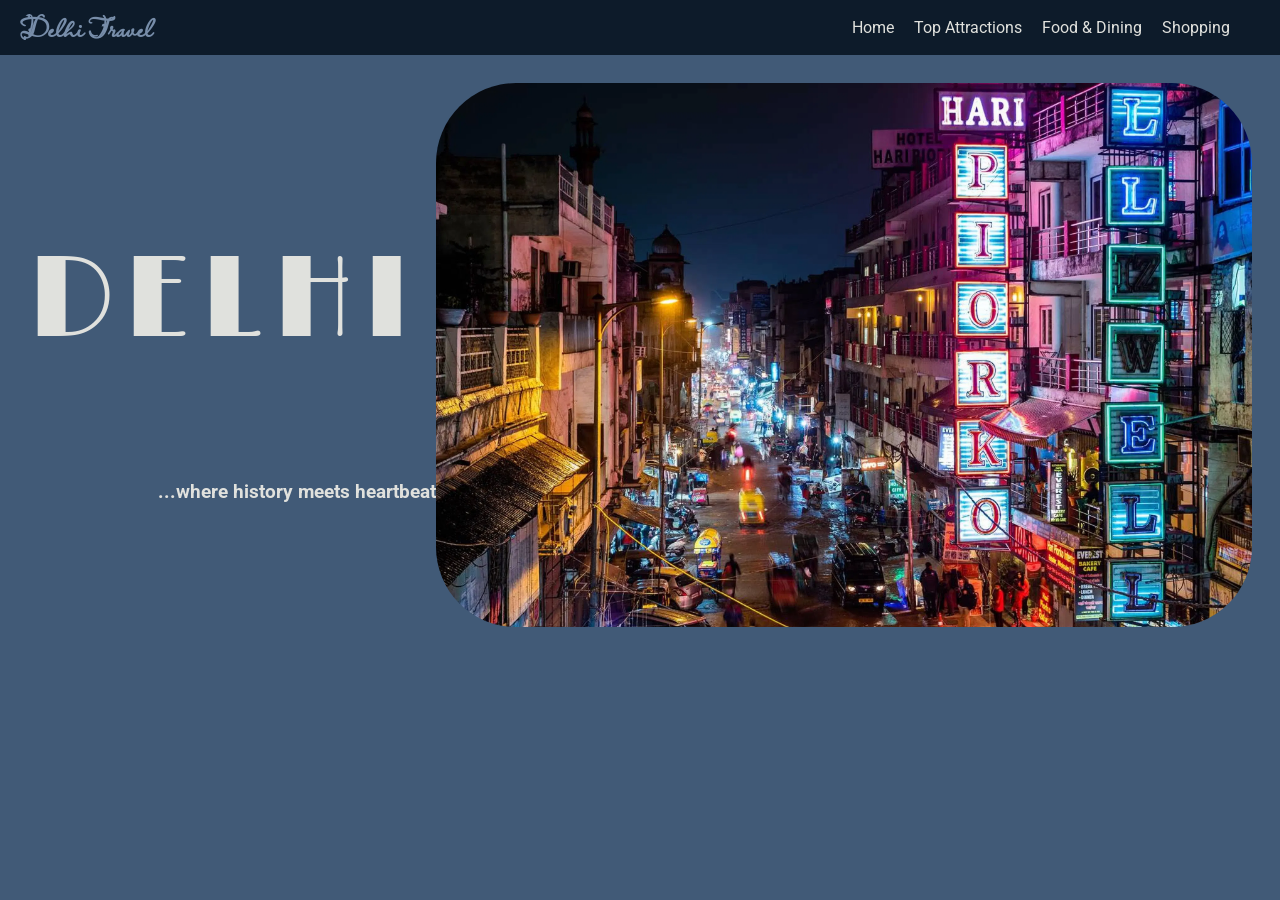
==== index.html @ b4ad3bb0 "navigation" ====
<!DOCTYPE html>
<html lang="en">
<head>
    <meta charset="UTF-8">
    <meta name="viewport" content="width=device-width, initial-scale=1.0">
    <link rel="stylesheet" href="css/header.css">
    <link rel="stylesheet" href="css/nav.css">
    <link rel="stylesheet" href="css/general.css">
    <link rel="stylesheet" href="css/home.css">
    <link rel="preconnect" href="https://fonts.googleapis.com">
    <link rel="preconnect" href="https://fonts.gstatic.com" crossorigin>
    <link href="https://fonts.googleapis.com/css2?family=Lavishly+Yours&family=Limelight&family=Roboto:ital,wght@0,100..900;1,100..900&display=swap" rel="stylesheet">
    <title>All About Delhi</title>
</head>
<body>
    <nav class = "header">
        <p>Delhi Travel</p>
        <ul class = "nav">
            <li><a href="#home">Home</a></li>
            <li><a href="#attractions">Top Attractions</a></li>
            <li><a href="#food">Food & Dining</a></li>
            <li><a href="#shopping">Shopping</a></li>
        </ul>
    </nav>
    <main>
        <section class = "delhi-photo-title-grid">  
            <div class = "title-grid">
                <div class="delhi-title">
                    <h1>DELHI</h1>
                </div>
                <div class="delhi-subtitle">
                    <h3>...where history meets heartbeat</h3>
                </div>
            </div>
            <div class = "delhi-photo">
                <img src="assets/delhi-photo.jpg" alt="Delhi Photo">
            </div>
        </section>
    </main>

</body>
</html>
---- css/nav.css ----
.header{
    height: 55px;
    display: flex;
    flex-direction: row;
    justify-content: space-between;
    position:fixed;
    top: 0px;
    left: 0px;
    right: 0px;
    background-color:#0d1b2a;
    z-index: 100;
    color: #778da9;
    padding: 0px 40px 0px 20px;
}
.header p{
    font-family: 'Lavishly Yours', cursive;
    font-size: 30px;
    font-weight: 700;
}
.logo{
    height: 100px;
    align-self: center;
}
.header , .nav{
    display: flex;
    flex-direction: row;
    justify-content: space-between;
    align-items: center;
}
.nav li{
    padding: 10px;
    list-style: none;
}
.nav a{
    text-decoration: none;
    color: #e0e1dd;
}
.nav a:hover{
    text-decoration: underline;
    text-underline-offset: 5px;
}
---- css/general.css ----
*{
    padding: 0px;
    font-family: roboto , arial;
}
body{
    padding-top:55px ;
    background-color: #415a77;
}
---- css/home.css ----
.delhi-photo-title-grid{
    display:grid;
    grid-template-columns: 1fr 2fr ;
    align-items: center;
    padding: 20px;
}
.delhi-photo img {
    width: 100%;
    height: 100%;
    object-fit: cover; 
    display: block;
    border-radius: 80px;
}
.title-grid{
    display: grid;
    grid-template-rows: 3fr 1fr;
}
.delhi-title h1{
    font-size: 7em;
    letter-spacing: 0.1em;
    font-weight: 100;
    color: #e0e1dd;
    font-family:  'limelight' , cursive;
}
.delhi-subtitle{
    font-size: 16px;
    color: #e0e1dd;
    text-align: right;
}
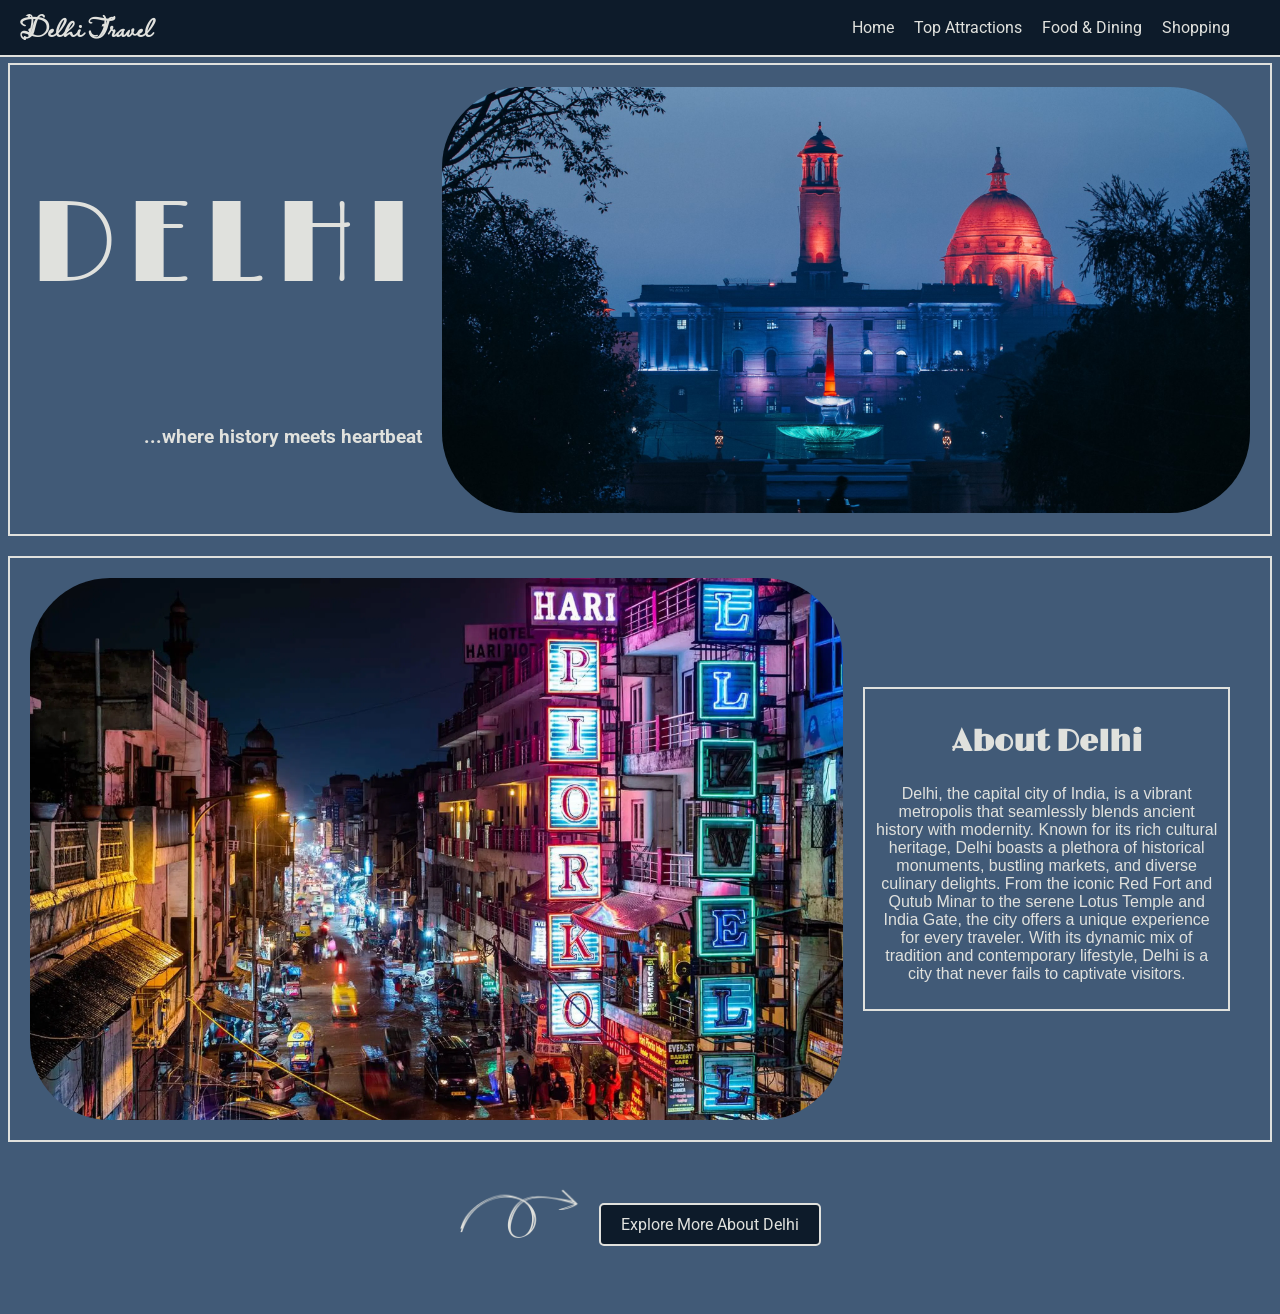
==== commit 14664e34: "put in all the basic structure" ====
--- a/index.html
+++ b/index.html
@@ -14,9 +14,9 @@
 </head>
 <body>
     <nav class = "header">
-        <p>Delhi Travel</p>
+        <a href="index.html" class="logo">Delhi Travel</a>
         <ul class = "nav">
-            <li><a href="#home">Home</a></li>
+            <li><a href="#index.html">Home</a></li>
             <li><a href="#attractions">Top Attractions</a></li>
             <li><a href="#food">Food & Dining</a></li>
             <li><a href="#shopping">Shopping</a></li>
@@ -33,10 +33,32 @@
                 </div>
             </div>
             <div class = "delhi-photo">
+                <img src="assets/delhi-photo-2.jpg" alt="Delhi Photo">
+            </div>
+        </section>
+
+        <section class = "about-delhi">
+            <div class="delhi-photo">
                 <img src="assets/delhi-photo.jpg" alt="Delhi Photo">
+            </div>
+            <div class="about-text">
+                <div class = "about-delhi-heading">
+                    <h2>About Delhi</h2>
+                </div>
+                <div class = "introduction">
+                    <p>Delhi, the capital city of India, is a vibrant metropolis that seamlessly blends ancient history with modernity. Known for its rich cultural heritage, Delhi boasts a plethora of historical monuments, bustling markets, and diverse culinary delights. From the iconic Red Fort and Qutub Minar to the serene Lotus Temple and India Gate, the city offers a unique experience for every traveler. With its dynamic mix of tradition and contemporary lifestyle, Delhi is a city that never fails to captivate visitors.</p>
+                </div>
+                
+            </div>
+        </section>
+        <section class="next-button">
+            <div>
+                <img src="assets/arrow.png" alt="Arrow" class="arrow">
+            </div>
+            <div>
+                <button onclick="location.href='places.html'">Explore More About Delhi</button>
             </div>
         </section>
     </main>
-
 </body>
 </html>
--- a/css/nav.css
+++ b/css/nav.css
@@ -11,16 +11,16 @@
     z-index: 100;
     color: #778da9;
     padding: 0px 40px 0px 20px;
+    border-bottom: solid 2px #e0e1dd;
 }
-.header p{
+.logo{
     font-family: 'Lavishly Yours', cursive;
     font-size: 30px;
     font-weight: 700;
+    color: #e0e1dd;
+    text-decoration: none;
 }
-.logo{
-    height: 100px;
-    align-self: center;
-}
+
 .header , .nav{
     display: flex;
     flex-direction: row;
--- a/css/home.css
+++ b/css/home.css
@@ -3,6 +3,7 @@
     grid-template-columns: 1fr 2fr ;
     align-items: center;
     padding: 20px;
+    border: solid 2px #e0e1dd;
 }
 .delhi-photo img {
     width: 100%;
@@ -14,6 +15,7 @@
 .title-grid{
     display: grid;
     grid-template-rows: 3fr 1fr;
+    padding-right: 20px;
 }
 .delhi-title h1{
     font-size: 7em;
@@ -26,4 +28,52 @@
     font-size: 16px;
     color: #e0e1dd;
     text-align: right;
+}
+.about-delhi{
+    display:grid;
+    grid-template-columns: 2fr 1fr ;
+    align-items: center;
+    padding: 20px;
+    border: solid 2px #e0e1dd;
+    margin-top: 20px;
+}
+.about-text{
+    border: solid 2px #e0e1dd;
+    padding: 10px;
+    margin: 20px;
+}
+.about-text p{
+    font-size: 16px;
+    color: #e0e1dd;
+    text-align: center;
+    font-family: 'ultra', sans-serif;
+}
+.about-text h2{
+    font-size: 30px;
+    color: #e0e1dd;
+    text-align: center;
+    font-family: 'limelight', cursive;
+
+}
+.next-button{
+    display: flex;
+    align-items: center;
+    justify-content: center;
+    padding: 20px;
+}
+.next-button button{
+    background-color: #0d1b2a;
+    color: #e0e1dd;
+    border: 2px solid #e0e1dd;
+    padding: 10px 20px;
+    font-size: 16px;
+    cursor: pointer;
+    border-radius: 5px;
+    transition: background-color 0.3s, color 0.3s;
+
+}
+.arrow{
+    width: 120px;
+    height: auto;
+    margin-right: 20px;
 }
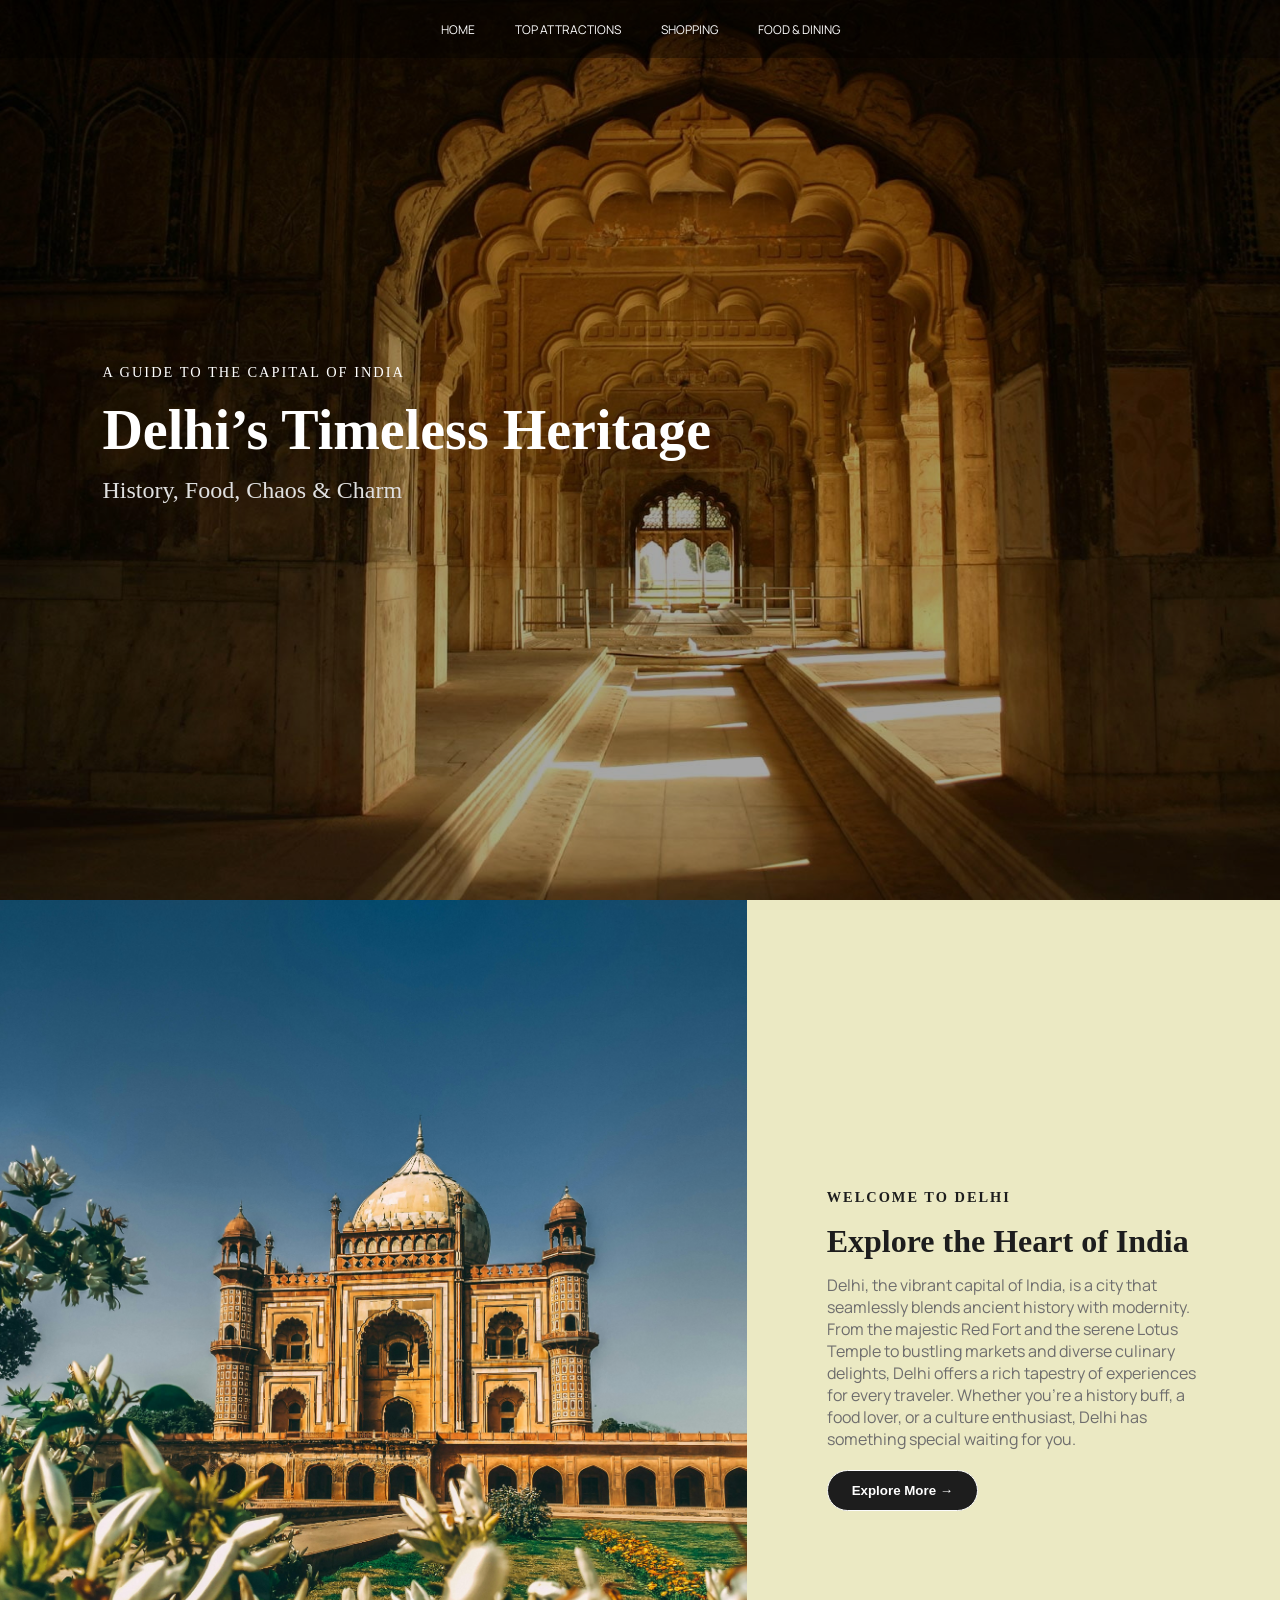
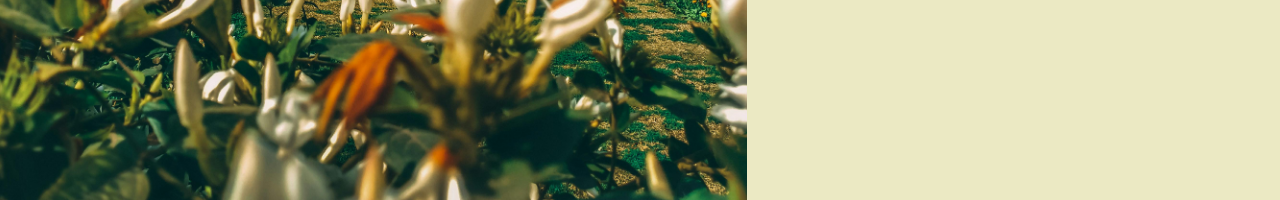
==== commit c8d57baf: "put the files of 2.0 outside" ====
--- a/index.html
+++ b/index.html
@@ -3,62 +3,43 @@
 <head>
     <meta charset="UTF-8">
     <meta name="viewport" content="width=device-width, initial-scale=1.0">
-    <link rel="stylesheet" href="css/header.css">
-    <link rel="stylesheet" href="css/nav.css">
-    <link rel="stylesheet" href="css/general.css">
-    <link rel="stylesheet" href="css/home.css">
+    <link rel="stylesheet" href="style/nav.css">
+    <link rel="stylesheet" href="style/general.css">
+    <link rel="stylesheet" href="style/main.css">
     <link rel="preconnect" href="https://fonts.googleapis.com">
     <link rel="preconnect" href="https://fonts.gstatic.com" crossorigin>
-    <link href="https://fonts.googleapis.com/css2?family=Lavishly+Yours&family=Limelight&family=Roboto:ital,wght@0,100..900;1,100..900&display=swap" rel="stylesheet">
-    <title>All About Delhi</title>
+    <link href="https://fonts.googleapis.com/css2?family=Manrope:wght@200..800&family=Noto+Serif:ital,wght@0,100..900;1,100..900&family=Roboto:ital,wght@0,100..900;1,100..900&display=swap" rel="stylesheet">
+    <title>Delhi Travel</title>
 </head>
 <body>
-    <nav class = "header">
-        <a href="index.html" class="logo">Delhi Travel</a>
-        <ul class = "nav">
-            <li><a href="#index.html">Home</a></li>
-            <li><a href="#attractions">Top Attractions</a></li>
-            <li><a href="#food">Food & Dining</a></li>
-            <li><a href="#shopping">Shopping</a></li>
+    <nav class="nav">
+        <ul class ="nav-list">
+            <li><a href="index.html">HOME</a></li>
+            <li><a href="#home">TOP ATTRACTIONS</a></li>
+            <li><a href="#home">SHOPPING</a></li>
+            <li><a href="#home">FOOD & DINING</a></li>
         </ul>
     </nav>
     <main>
-        <section class = "delhi-photo-title-grid">  
-            <div class = "title-grid">
-                <div class="delhi-title">
-                    <h1>DELHI</h1>
-                </div>
-                <div class="delhi-subtitle">
-                    <h3>...where history meets heartbeat</h3>
-                </div>
+        <section class="title-image">
+            <div class="title-content">
+                <p class="subheading">A GUIDE TO THE CAPITAL OF INDIA</p>
+                <h1 class="main-heading">Delhi’s Timeless Heritage</h1>
+                <h2 class="second-sub-heading">History, Food, Chaos & Charm</h2>
             </div>
-            <div class = "delhi-photo">
-                <img src="assets/delhi-photo-2.jpg" alt="Delhi Photo">
+        </section>
+        <section class="introduction">
+            <div class="intro-image"></div>
+            <div class="introduction-text">
+                <h3 class="subheading">WELCOME TO DELHI</h3>
+                <h1 class="main-heading">Explore the Heart of India</h1>
+                <p class="description">Delhi, the vibrant capital of India, is a city that seamlessly blends ancient history with modernity. From the majestic Red Fort and the serene Lotus Temple to bustling markets and diverse culinary delights, Delhi offers a rich tapestry of experiences for every traveler. Whether you're a history buff, a food lover, or a culture enthusiast, Delhi has something special waiting for you.</p>
+            <div class="more-button">
+                <button class="explore-button"><a href="places.html">Explore More &#8594;</a></button>
+            </div>
             </div>
         </section>
 
-        <section class = "about-delhi">
-            <div class="delhi-photo">
-                <img src="assets/delhi-photo.jpg" alt="Delhi Photo">
-            </div>
-            <div class="about-text">
-                <div class = "about-delhi-heading">
-                    <h2>About Delhi</h2>
-                </div>
-                <div class = "introduction">
-                    <p>Delhi, the capital city of India, is a vibrant metropolis that seamlessly blends ancient history with modernity. Known for its rich cultural heritage, Delhi boasts a plethora of historical monuments, bustling markets, and diverse culinary delights. From the iconic Red Fort and Qutub Minar to the serene Lotus Temple and India Gate, the city offers a unique experience for every traveler. With its dynamic mix of tradition and contemporary lifestyle, Delhi is a city that never fails to captivate visitors.</p>
-                </div>
-                
-            </div>
-        </section>
-        <section class="next-button">
-            <div>
-                <img src="assets/arrow.png" alt="Arrow" class="arrow">
-            </div>
-            <div>
-                <button onclick="location.href='places.html'">Explore More About Delhi</button>
-            </div>
-        </section>
     </main>
 </body>
 </html>
--- a/style/nav.css
+++ b/style/nav.css
@@ -0,0 +1,31 @@
+.nav{
+    position: fixed;
+    background-color: rgba(0, 0, 0, 0.355);
+    top: 0;
+    left: 0;
+    right:0;
+    z-index: 100;
+}
+.nav-list{
+    display: flex;
+    list-style: none;
+    align-items: center;
+    justify-content: center;
+    flex-direction: row;
+    margin: 0;
+}
+.nav-list a{
+    text-decoration: none;
+    color: white;
+    font-family:'Manrope', sans-serif;
+    font-size: 12px;
+}
+.nav-list a:hover{
+    color: #FFFFFF;
+    text-decoration: underline;
+    text-underline-offset: 0.5em;
+    transition: all 0.3s ease-in-out;
+}
+.nav-list li{
+    padding: 20px;
+}
--- a/style/general.css
+++ b/style/general.css
@@ -0,0 +1,5 @@
+*{
+    scroll-behavior: smooth;
+    margin: 0;
+    padding: 0;
+}
--- a/style/main.css
+++ b/style/main.css
@@ -0,0 +1,107 @@
+.title-image {
+  height: 100vh;
+  background-image: url('../images/wallpaperflare.com_wallpaper.jpg'); 
+  background-size: cover;
+  background-position: top;
+  background-repeat: no-repeat;
+  display: flex;
+  align-items: center;
+  padding-left: 8%;
+  padding-right: 8%;
+  color: white;
+  position: relative;
+}
+
+.title-image::before {
+  content: '';
+  position: absolute;
+  inset: 0;
+  background: rgba(0, 0, 0, 0.35); 
+  z-index: 0;
+}
+
+.title-content {
+  position: relative;
+  max-width: 700px;
+  z-index: 1;
+}
+
+.subheading {
+  font-size: 0.9rem;
+  letter-spacing: 2px;
+  margin-bottom: 1rem;
+}
+
+.main-heading {
+  font-size: 3.5rem;
+  font-weight: 600;
+  font-family: 'Playfair Display', serif;
+  line-height: 1.2;
+  margin-bottom: 0.8rem;
+}
+
+.second-sub-heading {
+  font-size: 1.5rem;
+  font-weight: 300;
+  margin-bottom: 2rem;
+  color: #e0e0e0;
+}
+.introduction {
+  display: flex;
+  height: 100vh;
+  width: 100%;
+}
+
+.intro-image {
+  flex: 2; 
+  background-image: url('../images/intro-photo.jpg');
+  background-size: cover;
+  background-position: center;
+  background-repeat: no-repeat;
+}
+
+.introduction-text {
+  flex: 1; 
+  display: flex;
+  flex-direction: column;
+  justify-content: center;
+  padding: 80px;
+  color: #1d1d1d; 
+  background-color: #ebe9c3;
+  text-align: left;
+}
+.introduction-text h1{
+    font-size: 2em;
+}
+
+.introduction-text p {
+  margin-bottom: 20px;
+  font-family: 'Manrope', serif;
+  color: rgb(110, 109, 109);
+}
+.explore-button {
+  display: inline-flex;
+  align-items: center;
+  gap: 0.5rem;
+  padding: 0.75rem 1.5rem;
+  border: 1px solid #fcfcfc;
+  border-radius: 50px;
+  font-weight: 500;
+  transition: all 0.3s ease;
+  background-color: #1d1d1d;
+  cursor: pointer;
+}
+.explore-button a{
+    color: #ffffff;
+    text-decoration: none;
+    font-weight: 600;
+}
+
+.explore-button:hover {
+  background: white;
+  color: #1d1d1d;
+}
+.explore-button:hover > a{
+    color: #1d1d1d;
+    text-decoration: none;
+}
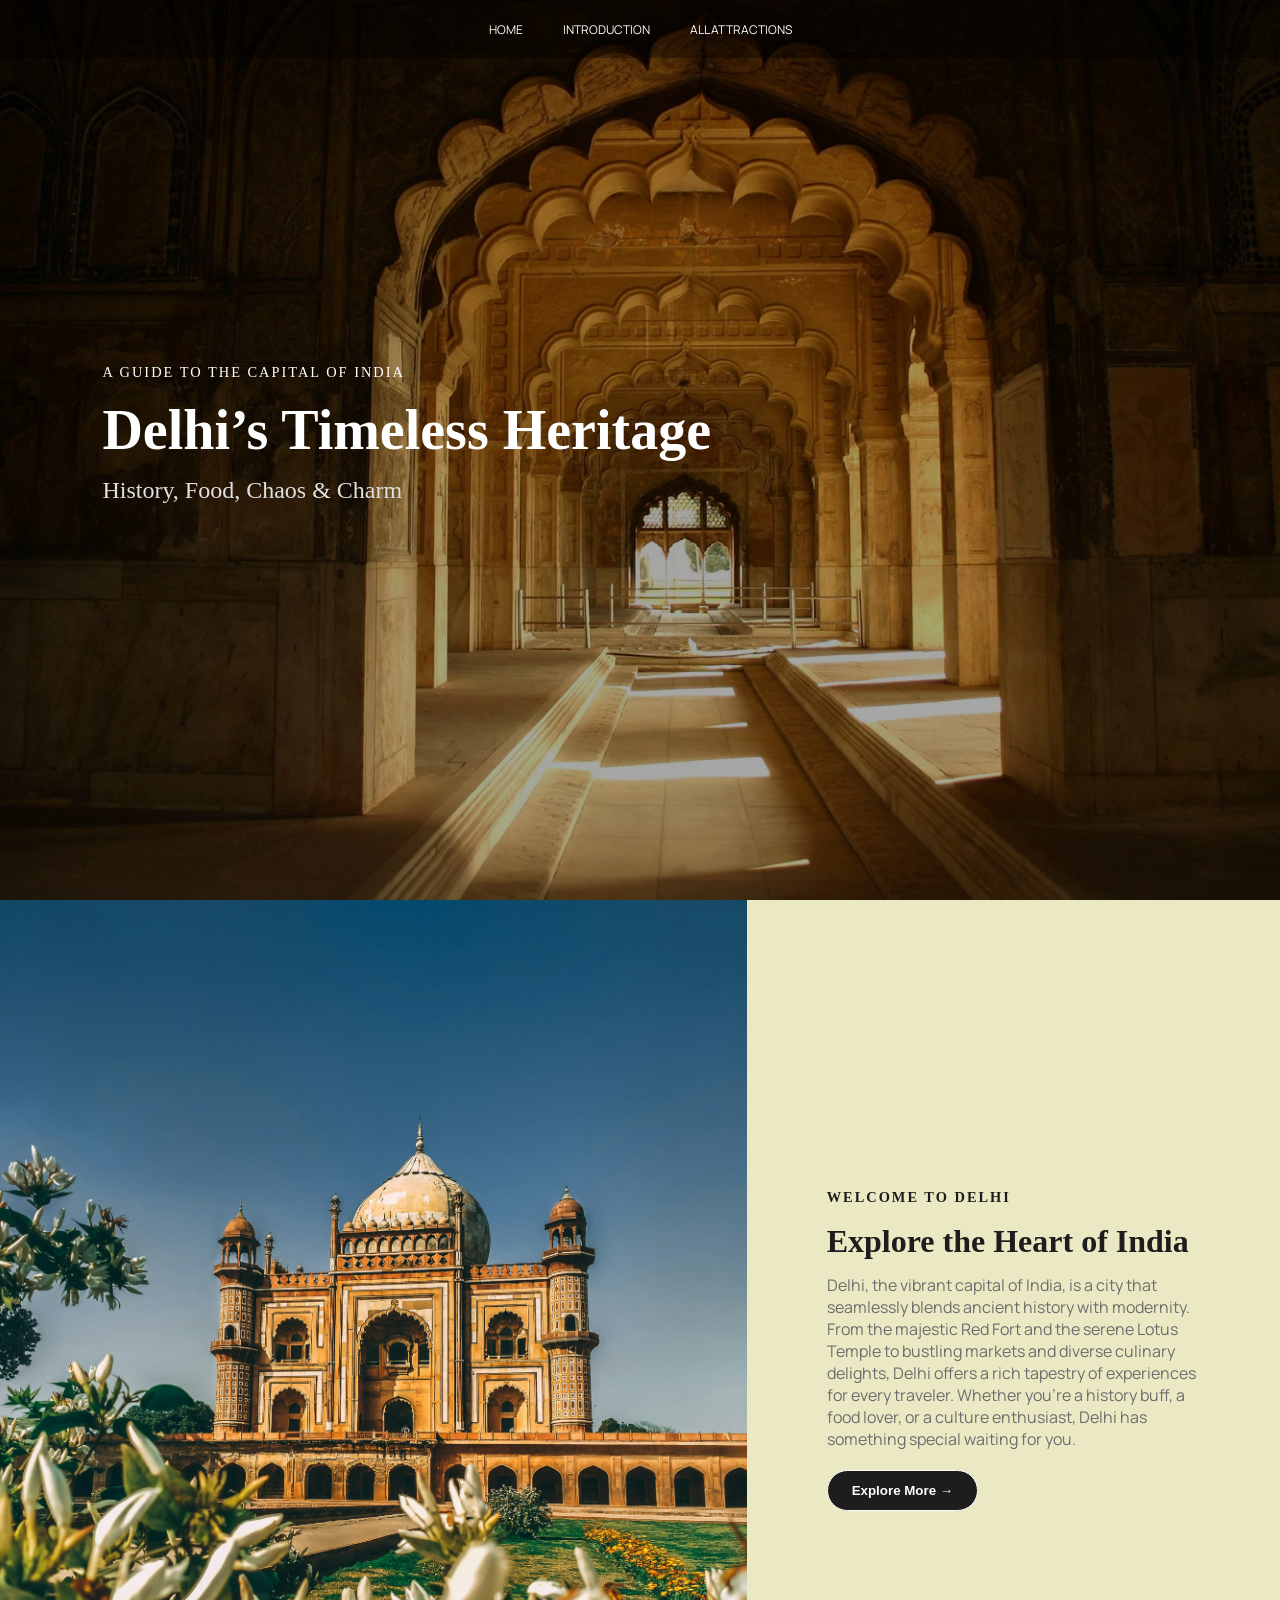
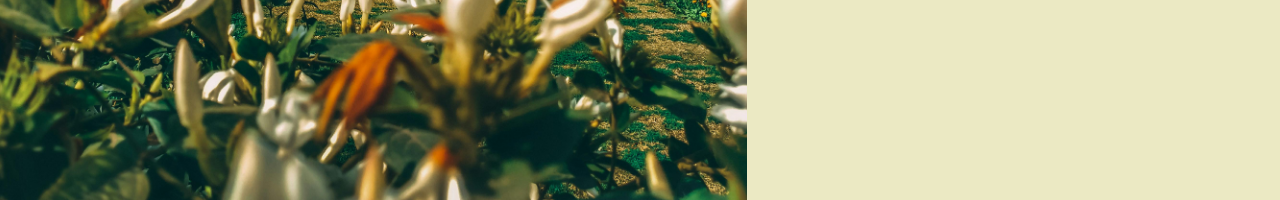
==== commit 190e8444: "added filter javascript" ====
--- a/index.html
+++ b/index.html
@@ -15,9 +15,8 @@
     <nav class="nav">
         <ul class ="nav-list">
             <li><a href="index.html">HOME</a></li>
-            <li><a href="#home">TOP ATTRACTIONS</a></li>
-            <li><a href="#home">SHOPPING</a></li>
-            <li><a href="#home">FOOD & DINING</a></li>
+            <li><a href="#intro">INTRODUCTION</a></li>
+            <li><a href="places.html">ALL ATTRACTIONS</a></li>
         </ul>
     </nav>
     <main>
@@ -28,7 +27,7 @@
                 <h2 class="second-sub-heading">History, Food, Chaos & Charm</h2>
             </div>
         </section>
-        <section class="introduction">
+        <section class="introduction" id="intro">
             <div class="intro-image"></div>
             <div class="introduction-text">
                 <h3 class="subheading">WELCOME TO DELHI</h3>
--- a/style/nav.css
+++ b/style/nav.css
@@ -5,6 +5,7 @@
     left: 0;
     right:0;
     z-index: 100;
+    
 }
 .nav-list{
     display: flex;
